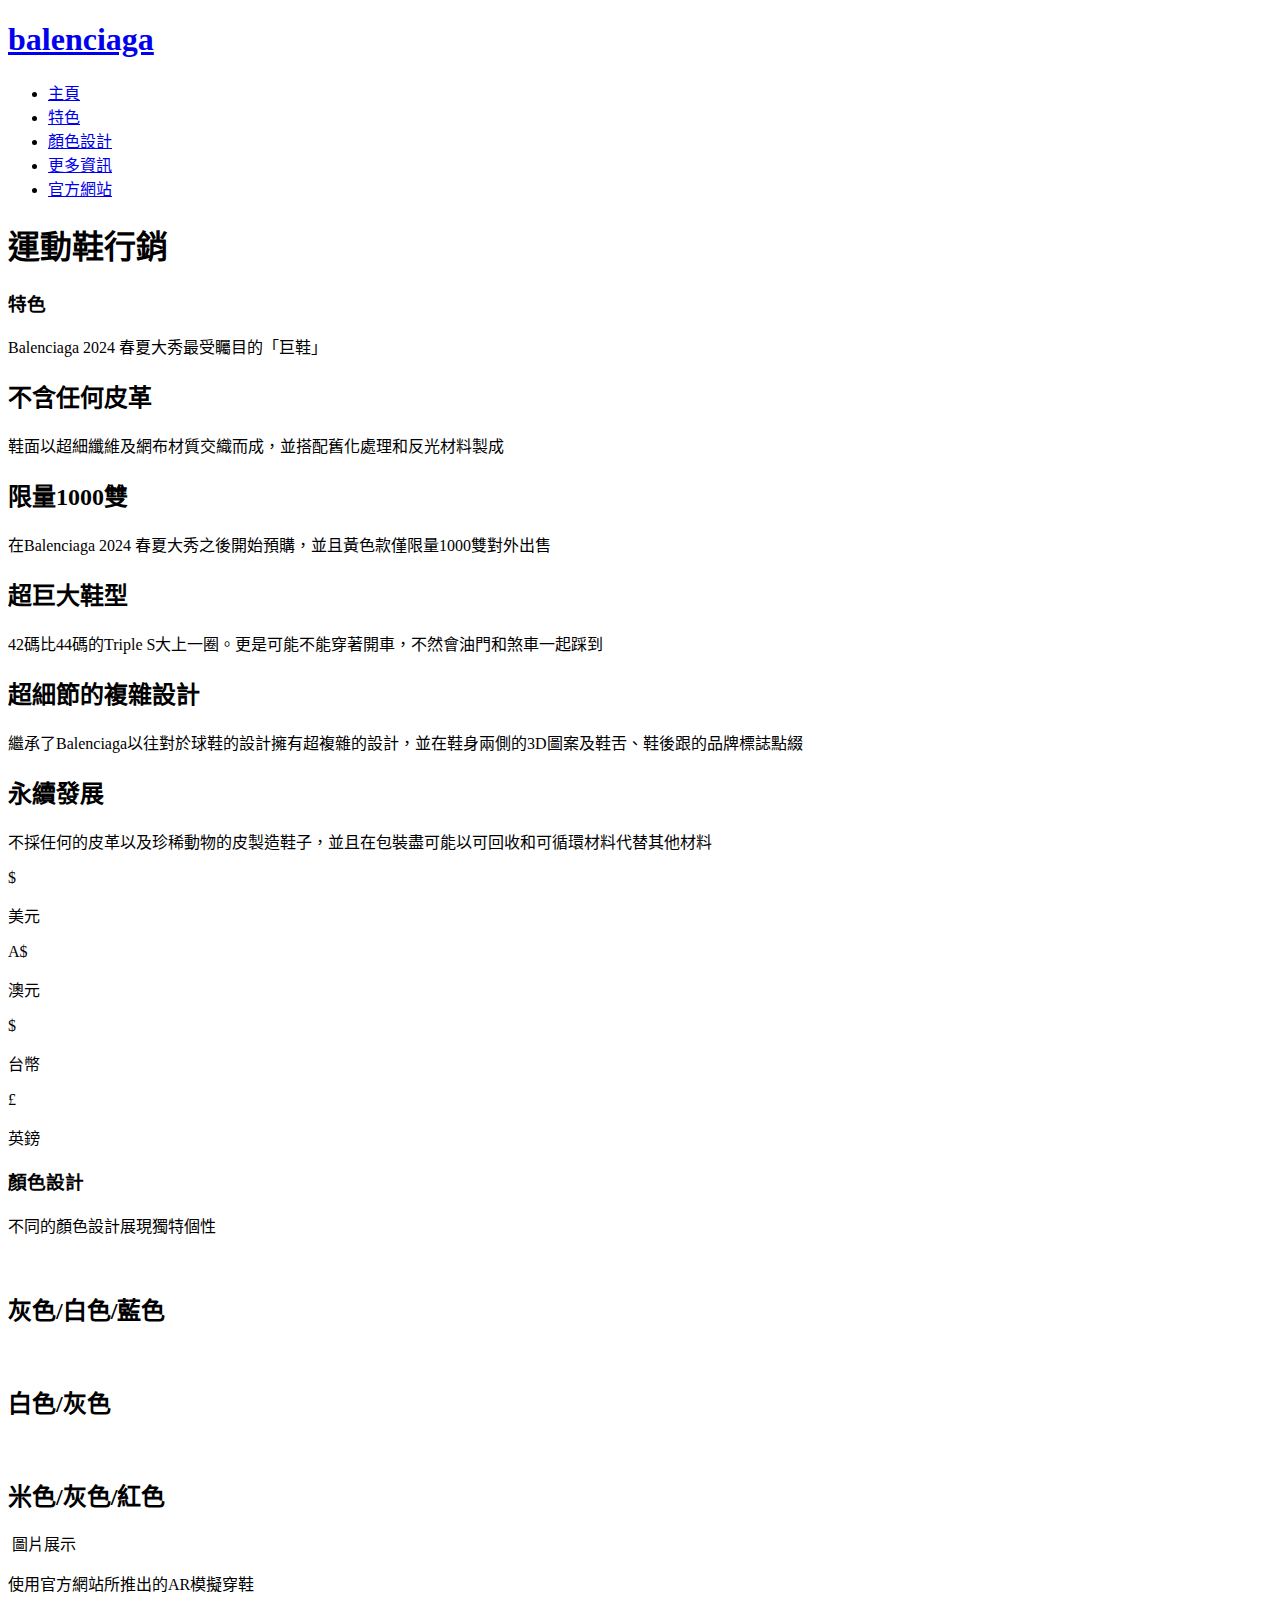
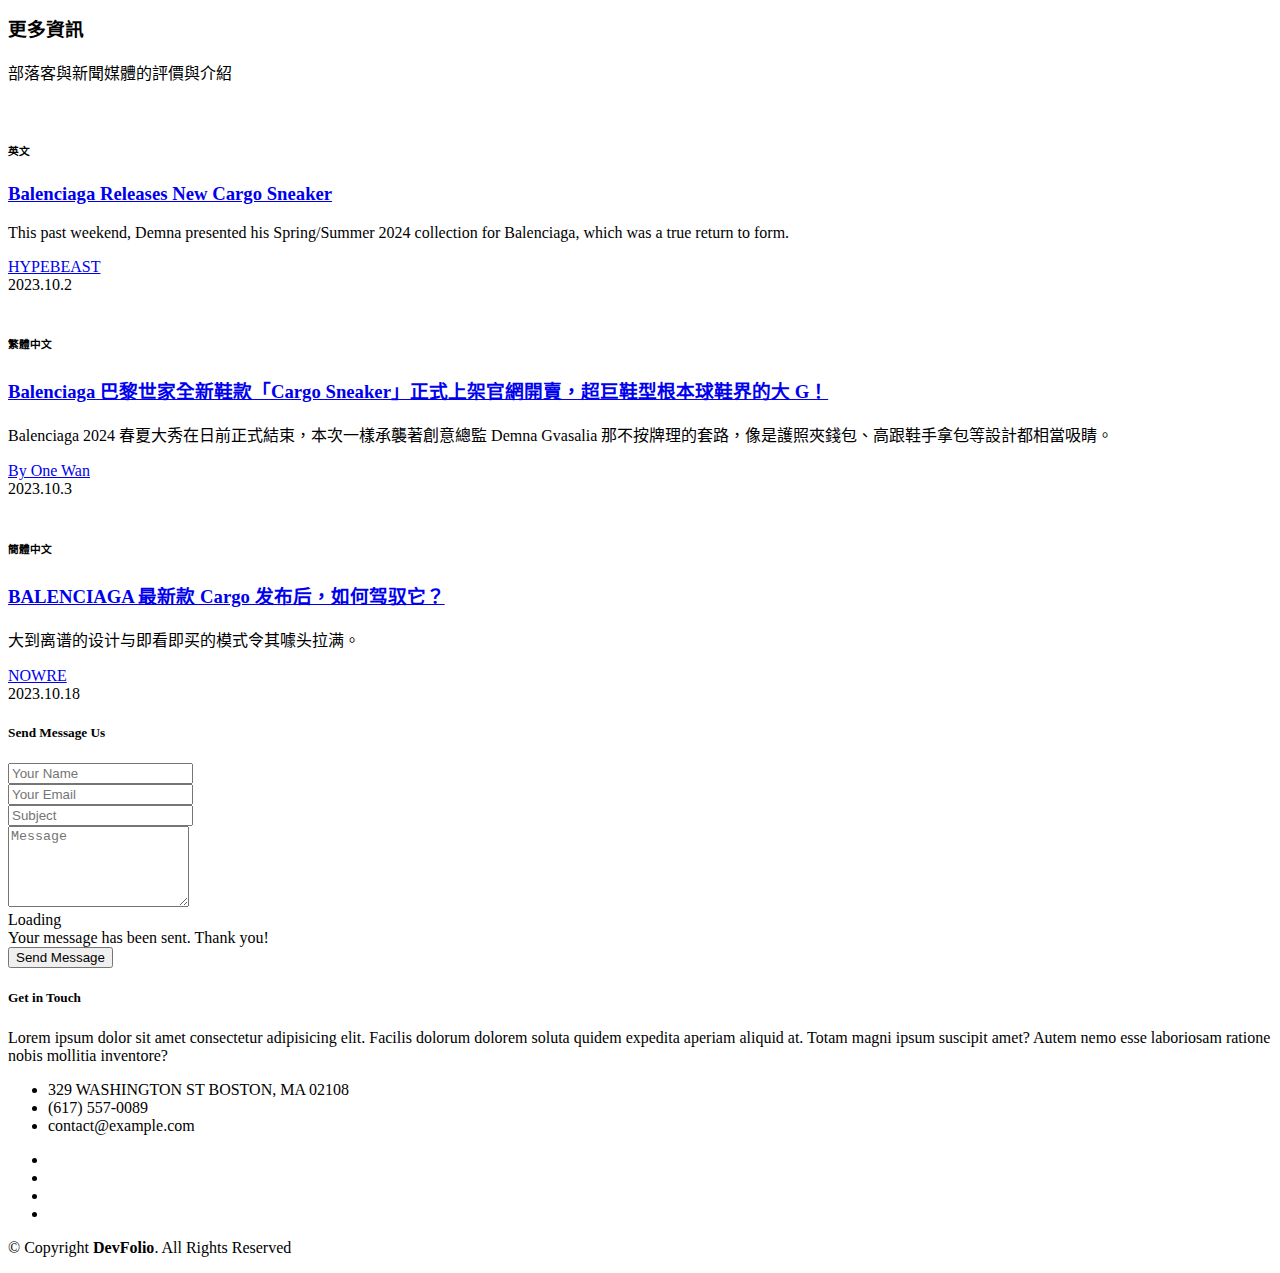
==== index.html @ dae0018b "Add files via upload" ====
<!DOCTYPE html>
<html lang="zh-TW">

<head>
  <meta charset="utf-8">
  <meta content="width=device-width, initial-scale=1.0" name="viewport">

  <title>運動行銷學-運動鞋行銷</title>
  <meta content="" name="description">
  <meta content="" name="keywords">

  <!-- Favicons -->
  <link href="assets/img/icon.png" rel="icon">
  <link href="assets/img/icon.png" rel="apple-touch-icon">

  <!-- Vendor CSS Files -->
  <link href="assets/vendor/bootstrap/css/bootstrap.min.css" rel="stylesheet">
  <link href="assets/vendor/bootstrap-icons/bootstrap-icons.css" rel="stylesheet">
  <link href="assets/vendor/glightbox/css/glightbox.min.css" rel="stylesheet">
  <link href="assets/vendor/swiper/swiper-bundle.min.css" rel="stylesheet">

  <!-- Template Main CSS File -->
  <link href="assets/css/style.css" rel="stylesheet">

</head>

<body>

  <!-- ======= Header ======= -->
  <header id="header" class="fixed-top">
    <div class="container d-flex align-items-center justify-content-between">

      <h1 class="logo"><a href="index.html">balenciaga</a></h1>
      <!-- Uncomment below if you prefer to use an image logo -->
      <!-- <a href="index.html" class="logo"><img src="assets/img/logo.png" alt="" class="img-fluid"></a>-->

      <nav id="navbar" class="navbar">
        <ul>
          <li><a class="nav-link scrollto active" href="#hero">主頁</a></li>
          <li><a class="nav-link scrollto" href="#services">特色</a></li>
          <li><a class="nav-link scrollto " href="#work">顏色設計</a></li>
          <li><a class="nav-link scrollto " href="#blog">更多資訊</a></li>
          <li><a class="nav-link scrollto" href="https://www.balenciaga.com/en-tw">官方網站</a></li>
        </ul>
        <i class="bi bi-list mobile-nav-toggle"></i>
      </nav><!-- .navbar -->

    </div>
  </header><!-- End Header -->

  <!-- ======= Hero Section ======= -->
  <div id="hero" class="hero route bg-image" style="background-image: url(assets/img/po/cr3.png)">
    <div class="overlay-itro"></div>
    <div class="hero-content display-table">
      <div class="table-cell">
        <div class="container">
          <!--<p class="display-6 color-d">Hello, world!</p>-->
          <h1 class="hero-title mb-4">運動鞋行銷</h1>
          <p class="hero-subtitle"><span class="typed" data-typed-items="A1121835 張景翔, A1121836 陳冠熏"></span></p>
          <!-- <p class="pt-3"><a class="btn btn-primary btn js-scroll px-4" href="#about" role="button">Learn More</a></p> -->
        </div>
      </div>
    </div>
  </div><!-- End Hero Section -->

  <main id="main">

    <!-- ======= Services Section ======= -->
    <section id="services" class="services-mf pt-5 route">
      <div class="container">
        <div class="row">
          <div class="col-sm-12">
            <div class="title-box text-center">
              <h3 class="title-a">
                特色
              </h3>
              <p class="subtitle-a">
                Balenciaga 2024 春夏大秀最受矚目的「巨鞋」
              </p>
              <div class="line-mf"></div>
            </div>
          </div>
        </div>
        <div class="row">
          <div class="col-md-4">
            <div class="service-box">
              <div class="service-ico">
                <span class="ico-circle"><i class="bi bi-briefcase"></i></span>
              </div>
              <div class="service-content">
                <h2 class="s-title">不含任何皮革</h2>
                <p class="s-description text-center">
                  鞋面以超細纖維及網布材質交織而成，並搭配舊化處理和反光材料製成
                </p>
              </div>
            </div>
          </div>
          <div class="col-md-4">
            <div class="service-box">
              <div class="service-ico">
                <span class="ico-circle"><i class="bi bi-basket-fill"></i></span>
              </div>
              <div class="service-content">
                <h2 class="s-title">限量1000雙</h2>
                <p class="s-description text-center">
                  在Balenciaga 2024 春夏大秀之後開始預購，並且黃色款僅限量1000雙對外出售
                </p>
              </div>
            </div>
          </div>
          <div class="col-md-4">
            <div class="service-box">
              <div class="service-ico">
                <span class="ico-circle"><i class="bi bi-fullscreen"></i></span>
              </div>
              <div class="service-content">
                <h2 class="s-title">超巨大鞋型</h2>
                <p class="s-description text-center">
                  42碼比44碼的Triple S大上一圈。更是可能不能穿著開車，不然會油門和煞車一起踩到
                </p>
              </div>
            </div>
          </div>
          <div class="col-md-4">
            <div class="service-box">
              <div class="service-ico">
                <span class="ico-circle"><i class="bi bi-motherboard-fill"></i></span>
              </div>
              <div class="service-content">
                <h2 class="s-title">超細節的複雜設計</h2>
                <p class="s-description text-center">
                  繼承了Balenciaga以往對於球鞋的設計擁有超複雜的設計，並在鞋身兩側的3D圖案及鞋舌、鞋後跟的品牌標誌點綴
                </p>
              </div>
            </div>
          </div>
          <div class="col-md-4">
            <div class="service-box">
              <div class="service-ico">
                <span class="ico-circle"><i class="bi bi-brightness-high"></i></span>
              </div>
              <div class="service-content">
                <h2 class="s-title">永續發展</h2>
                <p class="s-description text-center">
                  不採任何的皮革以及珍稀動物的皮製造鞋子，並且在包裝盡可能以可回收和可循環材料代替其他材料
                </p>
              </div>
            </div>
          </div>
        </div>
      </div>
    </section><!-- End Services Section -->

    <!-- ======= Counter Section ======= -->
    <div class="section-counter paralax-mf bg-image" style="background-image: url(assets/img/po/cw2.png)">
      <div class="overlay-mf"></div>
      <div class="container position-relative">
        <div class="row">
          <div class="col-sm-3 col-lg-3">
            <div class="counter-box counter-box pt-4 pt-md-0">
              <div class="counter-ico">
                <span class="ico-circle"><p>$</p></span>
              </div>
              <div class="counter-num">
                <p data-purecounter-start="0" data-purecounter-end="1300" data-purecounter-duration="1" class="counter purecounter"></p>
                <span class="counter-text">美元</span>
              </div>
            </div>
          </div>
          <div class="col-sm-3 col-lg-3">
            <div class="counter-box pt-4 pt-md-0">
              <div class="counter-ico">
                <span class="ico-circle"><p>A$</p></span>
              </div>
              <div class="counter-num">
                <p data-purecounter-start="0" data-purecounter-end="1920" data-purecounter-duration="1" class="counter purecounter"></p>
                <span class="counter-text">澳元</span>
              </div>
            </div>
          </div>
          <div class="col-sm-3 col-lg-3">
            <div class="counter-box pt-4 pt-md-0">
              <div class="counter-ico">
                <span class="ico-circle"><p>$</p></span>
              </div>
              <div class="counter-num">
                <p data-purecounter-start="0" data-purecounter-end="39900" data-purecounter-duration="1" class="counter purecounter"></p>
                <span class="counter-text">台幣</span>
              </div>
            </div>
          </div>
          <div class="col-sm-3 col-lg-3">
            <div class="counter-box pt-4 pt-md-0">
              <div class="counter-ico">
                <span class="ico-circle"><p>£</p></span>
              </div>
              <div class="counter-num">
                <p data-purecounter-start="0" data-purecounter-end="1025" data-purecounter-duration="1" class="counter purecounter"></p>
                <span class="counter-text">英鎊</span>
              </div>
            </div>
          </div>
        </div>
      </div>
    </div><!-- End Counter Section -->

    <!-- ======= Portfolio Section ======= -->
    <section id="work" class="portfolio-mf sect-pt4 route">
      <div class="container">
        <div class="row">
          <div class="col-sm-12">
            <div class="title-box text-center">
              <h3 class="title-a">
                顏色設計
              </h3>
              <p class="subtitle-a">
                不同的顏色設計展現獨特個性
              </p>
              <div class="line-mf"></div>
            </div>
          </div>
        </div>
        <div class="row">
          <div class="col-md-4">
            <div class="work-box">
              <a href="assets/img/b.png" data-gallery="portfolioGallery" class="portfolio-lightbox">
                <div class="work-img">
                  <img src="assets/img/b.png" alt="" class="img-fluid">
                </div>
              </a>
              <div class="work-content">
                <div class="row">
                  <div class="col-sm-8">
                    <h2 class="w-title">灰色/白色/藍色</h2>
                  </div>
                  <div class="col-sm-4">
                    <div class="w-like">
                      <a href="portfolio-details.html"> <span class="bi bi-plus-circle"></span></a>
                    </div>
                  </div>
                </div>
              </div>
            </div>
          </div>
          <div class="col-md-4">
            <div class="work-box">
              <a href="assets/img/w.png" data-gallery="portfolioGallery" class="portfolio-lightbox">
                <div class="work-img">
                  <img src="assets/img/w.png" alt="" class="img-fluid">
                </div>
              </a>
              <div class="work-content">
                <div class="row">
                  <div class="col-sm-8">
                    <h2 class="w-title">白色/灰色</h2>
                  </div>
                  <div class="col-sm-4">
                    <div class="w-like">
                      <a href="portfolio-details.html"> <span class="bi bi-plus-circle"></span></a>
                    </div>
                  </div>
                </div>
              </div>
            </div>
          </div>
          <div class="col-md-4">
            <div class="work-box">
              <a href="assets/img/r.png" data-gallery="portfolioGallery" class="portfolio-lightbox">
                <div class="work-img">
                  <img src="assets/img/r.png" alt="" class="img-fluid">
                </div>
              </a>
              <div class="work-content">
                <div class="row">
                  <div class="col-sm-8">
                    <h2 class="w-title">米色/灰色/紅色</h2>
                  </div>
                  <div class="col-sm-4">
                    <div class="w-like">
                      <a href="portfolio-details.html"> <span class="bi bi-plus-circle"></span></a>
                    </div>
                  </div>
                </div>
              </div>
            </div>
          </div>

        </div>
      </div>
    </section><!-- End Portfolio Section -->

    <!-- ======= Testimonials Section ======= -->
    <div class="testimonials paralax-mf bg-image" style="background-image: url(assets/img/po/cr4.png)">
      <div class="overlay-mf"></div>
      <div class="container">
        <div class="row">
          <div class="col-md-12">

            <div class="testimonials-slider swiper" data-aos="fade-up" data-aos-delay="100">
              <div class="swiper-wrapper">

                <div class="swiper-slide">
                  <div class="testimonial-box">
                    <div class="author-test">
                      <a href="http://127.0.0.1:5501/%E8%A1%8C%E9%8A%B7%E5%AD%B8/po/index.html"><img src="assets/img/b1.png" width="20%" alt="" class="rounded-circle b-shadow-a"></a>
                      <span class="author">圖片展示</span>
                    </div>
                    <div class="content-test">
                      <p class="description lead">
                        使用官方網站所推出的AR模擬穿鞋
                      </p>
                    </div>
                  </div>
                </div><!-- End testimonial item -->

              </div>
              <div class="swiper-pagination"></div>
            </div>

            <!-- <div id="testimonial-mf" class="owl-carousel owl-theme">
          
        </div> -->
          </div>
        </div>
      </div>
    </div><!-- End Testimonials Section -->

    <!-- ======= Blog Section ======= -->
    <section id="blog" class="blog-mf sect-pt4 route">
      <div class="container">
        <div class="row">
          <div class="col-sm-12">
            <div class="title-box text-center">
              <h3 class="title-a">
                更多資訊
              </h3>
              <p class="subtitle-a">
                部落客與新聞媒體的評價與介紹
              </p>
              <div class="line-mf"></div>
            </div>
          </div>
        </div>
        <div class="row">
          <div class="col-md-4">
            <div class="card card-blog">
              <div class="card-img">
                <a href="blog-single.html"><img src="assets/img/b1.png" alt="" class="img-fluid"></a>
              </div>
              <div class="card-body">
                <div class="card-category-box">
                  <div class="card-category">
                    <h6 class="category">英文</h6>
                  </div>
                </div>
                <h3 class="card-title"><a href="https://hypebeast.com/2023/10/balenciaga-cargo-sneaker-ss24-release-info">Balenciaga Releases New Cargo Sneaker</a></h3>
                <p class="card-description">
                  This past weekend, Demna presented his Spring/Summer 2024 collection for Balenciaga, which was a true return to form. 
                </p>
              </div>
              <div class="card-footer">
                <div class="post-author">
                  <a href="#">
                    <span class="author">HYPEBEAST</span>
                  </a>
                </div>
                <div class="post-date">
                  <span class="bi bi-clock"></span> 2023.10.2
                </div>
              </div>
            </div>
          </div>
          <div class="col-md-4">
            <div class="card card-blog">
              <div class="card-img">
                <a href="blog-single.html"><img src="assets/img/b2.png" alt="" class="img-fluid"></a>
              </div>
              <div class="card-body">
                <div class="card-category-box">
                  <div class="card-category">
                    <h6 class="category">繁體中文</h6>
                  </div>
                </div>
                <h3 class="card-title"><a href="https://www.gq.com.tw/article/balenciaga-cargo-sneaker-%E7%90%83%E9%9E%8B">Balenciaga 巴黎世家全新鞋款「Cargo Sneaker」正式上架官網開賣，超巨鞋型根本球鞋界的大 G！</a></h3>
                <p class="card-description">
                  Balenciaga 2024 春夏大秀在日前正式結束，本次一樣承襲著創意總監 Demna Gvasalia 那不按牌理的套路，像是護照夾錢包、高跟鞋手拿包等設計都相當吸睛。
                </p>
              </div>
              <div class="card-footer">
                <div class="post-author">
                  <a href="#">
                    <span class="author">By One Wan</span>
                  </a>
                </div>
                <div class="post-date">
                  <span class="bi bi-clock"></span> 2023.10.3
                </div>
              </div>
            </div>
          </div>
          <div class="col-md-4">
            <div class="card card-blog">
              <div class="card-img">
                <a href="blog-single.html"><img src="assets/img/b3.png" alt="" class="img-fluid"></a>
              </div>
              <div class="card-body">
                <div class="card-category-box">
                  <div class="card-category">
                    <h6 class="category">簡體中文</h6>
                  </div>
                </div>
                <h3 class="card-title"><a href="https://nowre.com/sneaker/816562/balenciaga-zuixinkuan-cargo-fabuhouruhejiayuta/">BALENCIAGA 最新款 Cargo 发布后，如何驾驭它？</a></h3>
                <p class="card-description">
                  大到离谱的设计与即看即买的模式令其噱头拉满。
                </p>
              </div>
              <div class="card-footer">
                <div class="post-author">
                  <a href="#">
                    <span class="author">NOWRE</span>
                  </a>
                </div>
                <div class="post-date">
                  <span class="bi bi-clock"></span> 2023.10.18
                </div>
              </div>
            </div>
          </div>
        </div>
      </div>
    </section><!-- End Blog Section -->

    <!-- ======= Contact Section ======= -->
    <section id="contact" class="paralax-mf footer-paralax bg-image sect-mt4 route" style="background-image: url(assets/img/overlay-bg.jpg)">
      <div class="overlay-mf"></div>
      <div class="container">
        <div class="row">
          <div class="col-sm-12">
            <div class="contact-mf">
              <div id="contact" class="box-shadow-full">
                <div class="row">
                  <div class="col-md-6">
                    <div class="title-box-2">
                      <h5 class="title-left">
                        Send Message Us
                      </h5>
                    </div>
                    <div>
                      <form action="forms/contact.php" method="post" role="form" class="php-email-form">
                        <div class="row">
                          <div class="col-md-12 mb-3">
                            <div class="form-group">
                              <input type="text" name="name" class="form-control" id="name" placeholder="Your Name" required>
                            </div>
                          </div>
                          <div class="col-md-12 mb-3">
                            <div class="form-group">
                              <input type="email" class="form-control" name="email" id="email" placeholder="Your Email" required>
                            </div>
                          </div>
                          <div class="col-md-12 mb-3">
                            <div class="form-group">
                              <input type="text" class="form-control" name="subject" id="subject" placeholder="Subject" required>
                            </div>
                          </div>
                          <div class="col-md-12">
                            <div class="form-group">
                              <textarea class="form-control" name="message" rows="5" placeholder="Message" required></textarea>
                            </div>
                          </div>
                          <div class="col-md-12 text-center my-3">
                            <div class="loading">Loading</div>
                            <div class="error-message"></div>
                            <div class="sent-message">Your message has been sent. Thank you!</div>
                          </div>
                          <div class="col-md-12 text-center">
                            <button type="submit" class="button button-a button-big button-rouded">Send Message</button>
                          </div>
                        </div>
                      </form>
                    </div>
                  </div>
                  <div class="col-md-6">
                    <div class="title-box-2 pt-4 pt-md-0">
                      <h5 class="title-left">
                        Get in Touch
                      </h5>
                    </div>
                    <div class="more-info">
                      <p class="lead">
                        Lorem ipsum dolor sit amet consectetur adipisicing elit. Facilis dolorum dolorem soluta quidem
                        expedita aperiam aliquid at.
                        Totam magni ipsum suscipit amet? Autem nemo esse laboriosam ratione nobis
                        mollitia inventore?
                      </p>
                      <ul class="list-ico">
                        <li><span class="bi bi-geo-alt"></span> 329 WASHINGTON ST BOSTON, MA 02108</li>
                        <li><span class="bi bi-phone"></span> (617) 557-0089</li>
                        <li><span class="bi bi-envelope"></span> contact@example.com</li>
                      </ul>
                    </div>
                    <div class="socials">
                      <ul>
                        <li><a href=""><span class="ico-circle"><i class="bi bi-facebook"></i></span></a></li>
                        <li><a href=""><span class="ico-circle"><i class="bi bi-instagram"></i></span></a></li>
                        <li><a href=""><span class="ico-circle"><i class="bi bi-twitter"></i></span></a></li>
                        <li><a href=""><span class="ico-circle"><i class="bi bi-linkedin"></i></span></a></li>
                      </ul>
                    </div>
                  </div>
                </div>
              </div>
            </div>
          </div>
        </div>
      </div>
    </section><!-- End Contact Section -->

  </main><!-- End #main -->

  <!-- ======= Footer ======= -->
  <footer>
    <div class="container">
      <div class="row">
        <div class="col-sm-12">
          <div class="copyright-box">
            <p class="copyright">&copy; Copyright <strong>DevFolio</strong>. All Rights Reserved</p>

          </div>
        </div>
      </div>
    </div>
  </footer><!-- End  Footer -->

  <div id="preloader"></div>
  <a href="#" class="back-to-top d-flex align-items-center justify-content-center"><i class="bi bi-arrow-up-short"></i></a>

  <!-- Vendor JS Files -->
  <script src="assets/vendor/purecounter/purecounter_vanilla.js"></script>
  <script src="assets/vendor/bootstrap/js/bootstrap.bundle.min.js"></script>
  <script src="assets/vendor/glightbox/js/glightbox.min.js"></script>
  <script src="assets/vendor/swiper/swiper-bundle.min.js"></script>
  <script src="assets/vendor/typed.js/typed.umd.js"></script>
  <script src="assets/vendor/php-email-form/validate.js"></script>

  <!-- Template Main JS File -->
  <script src="assets/js/main.js"></script>

</body>

</html>
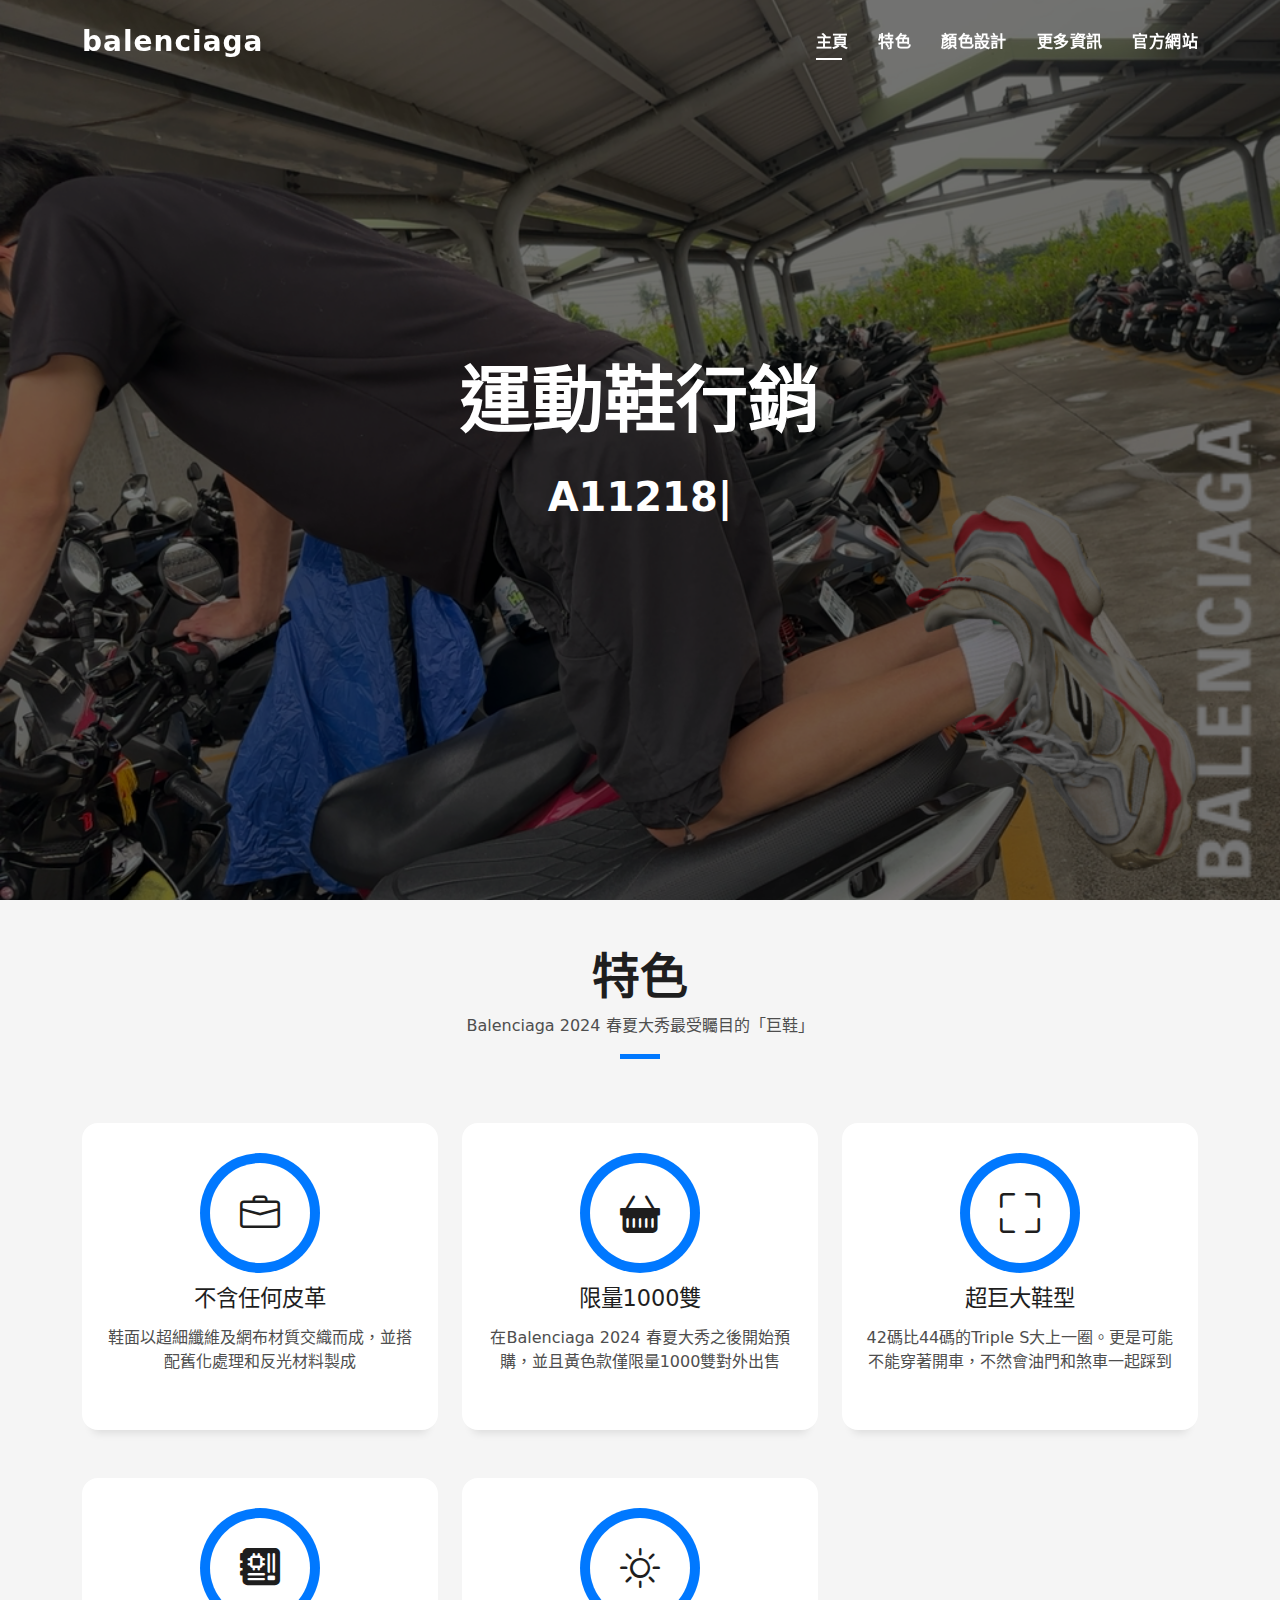
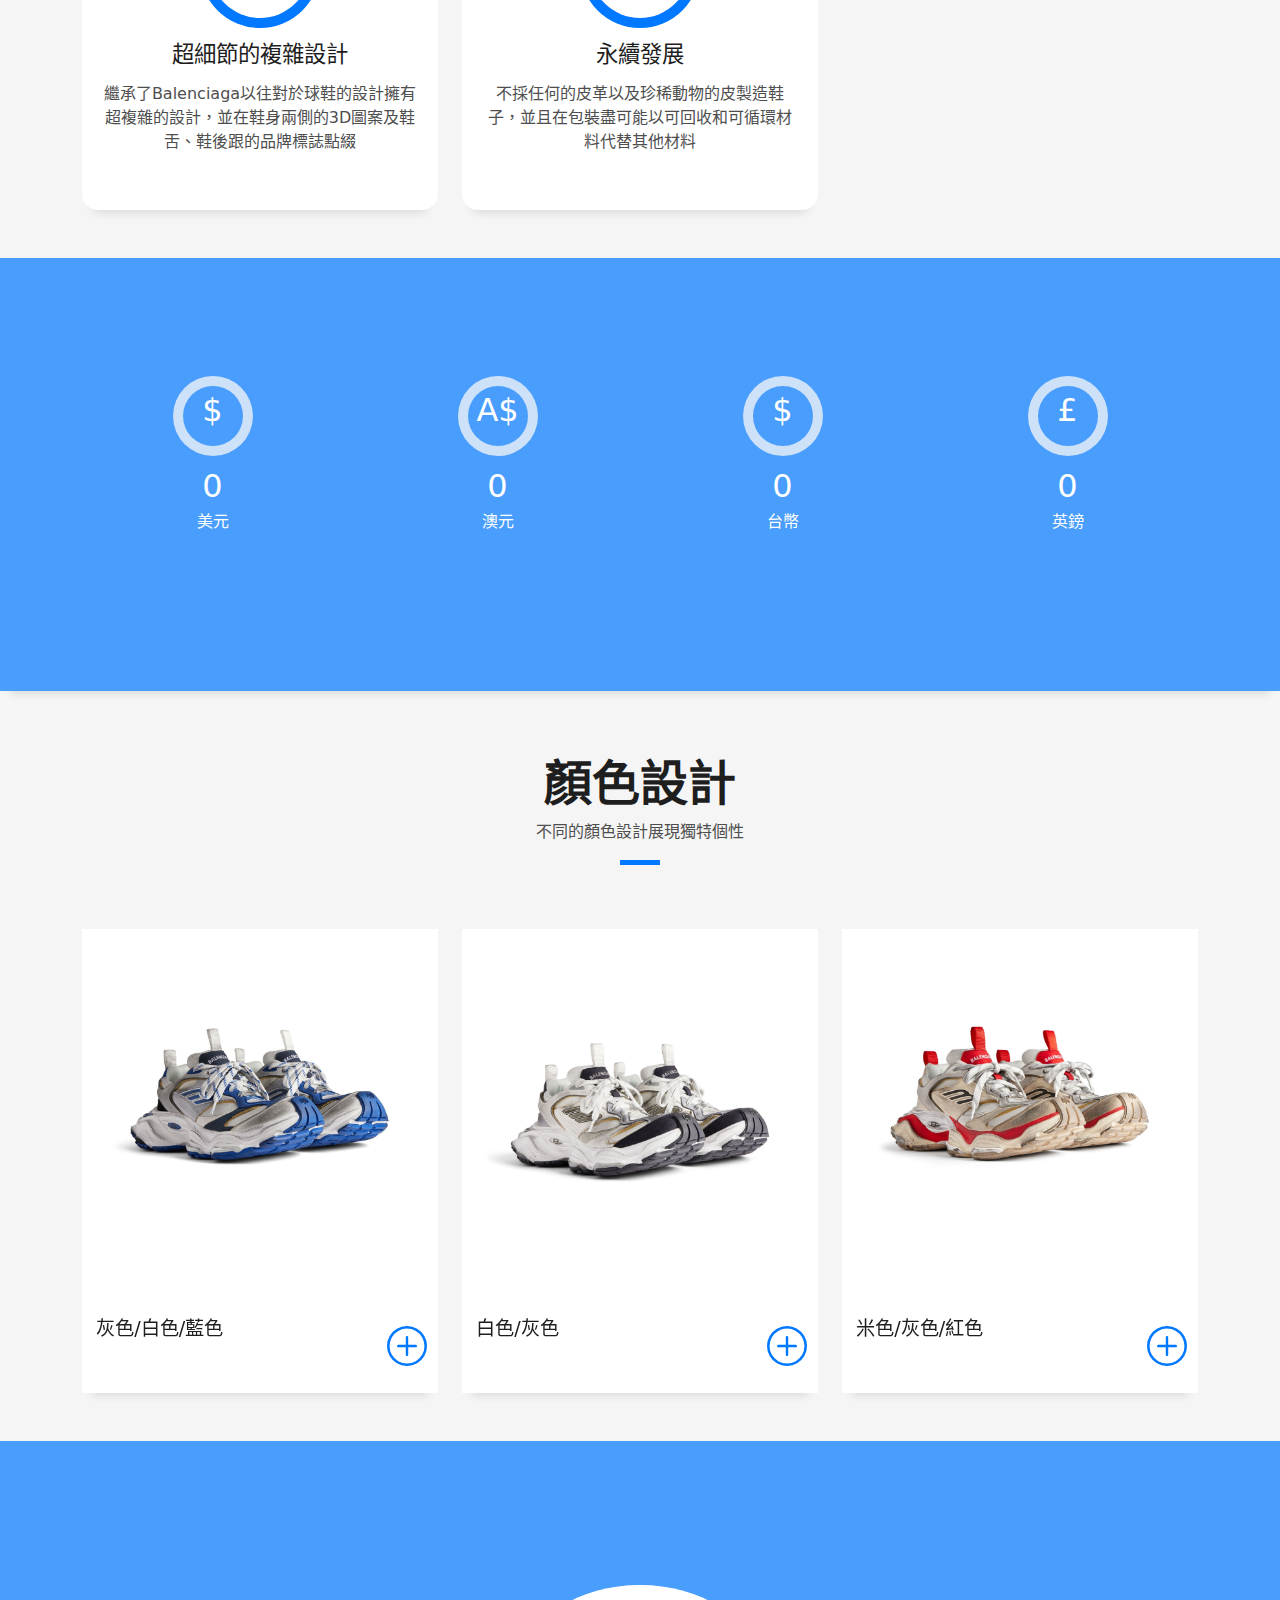
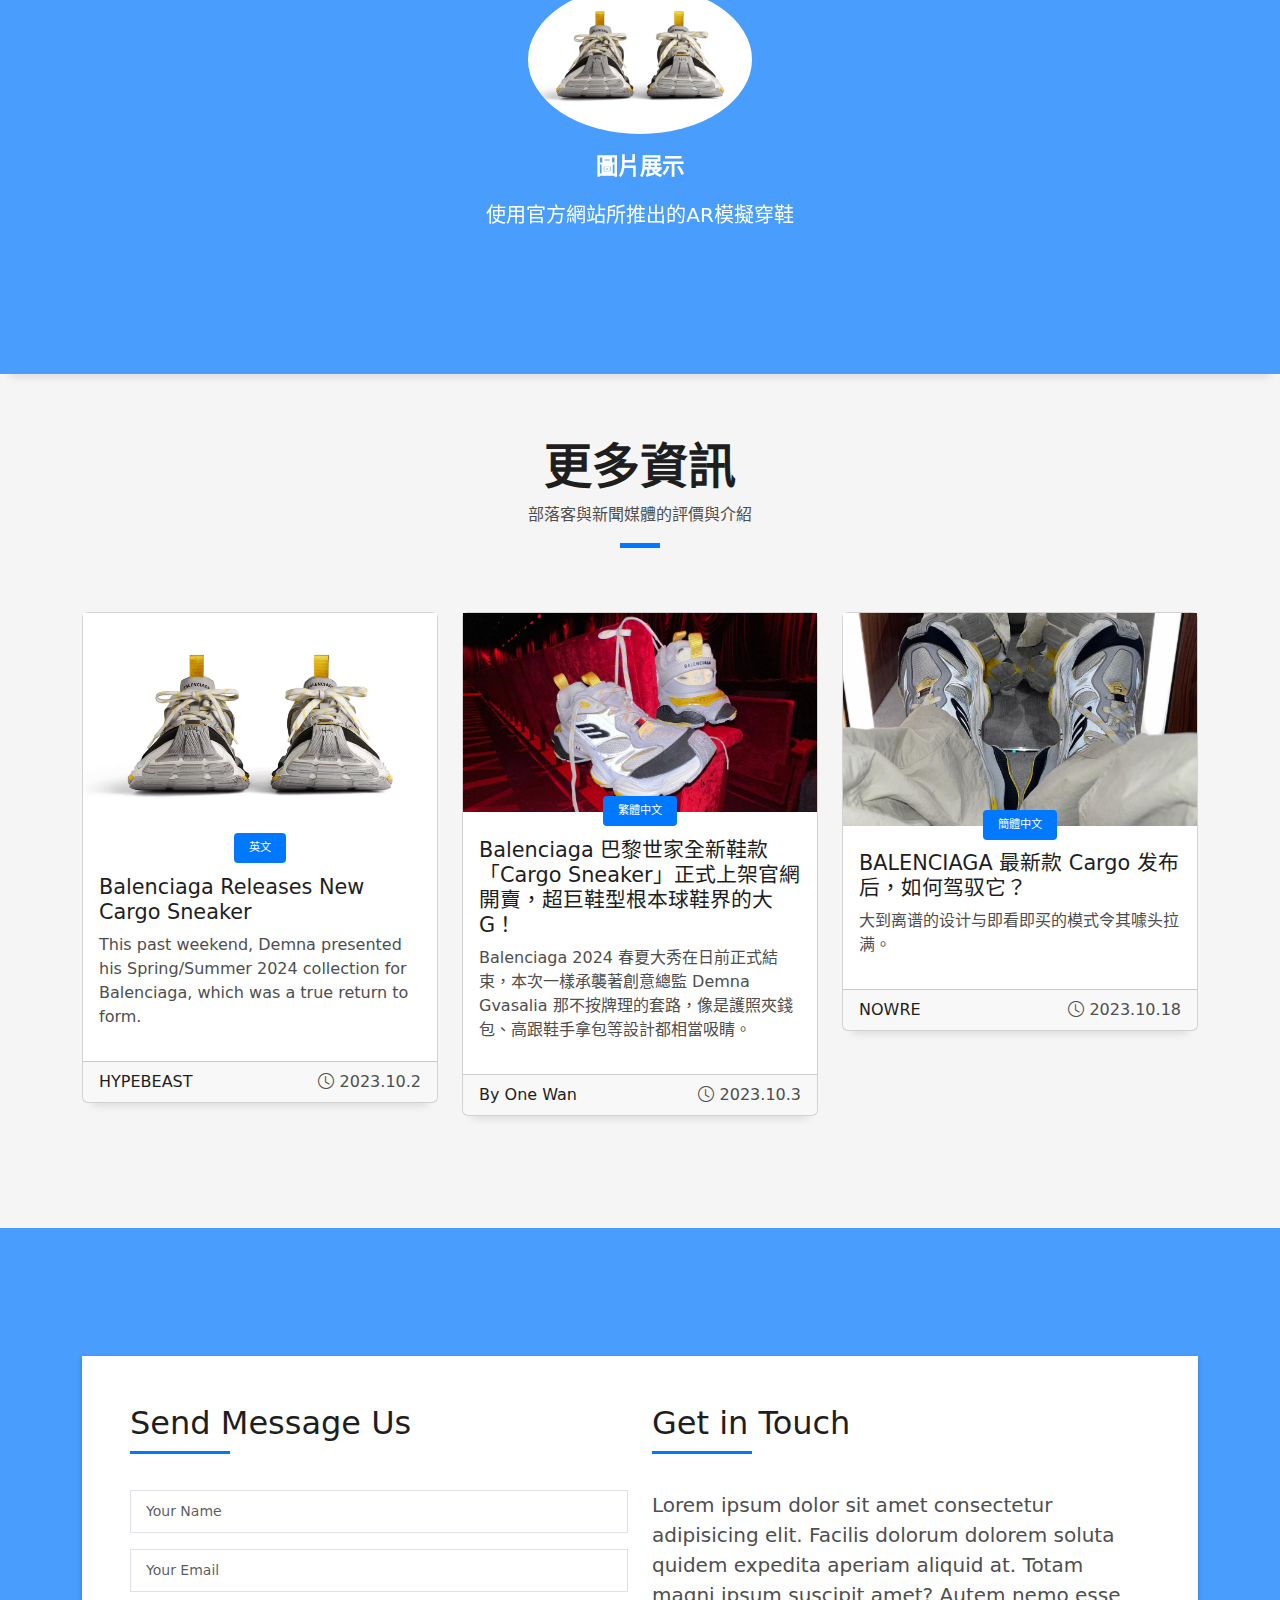
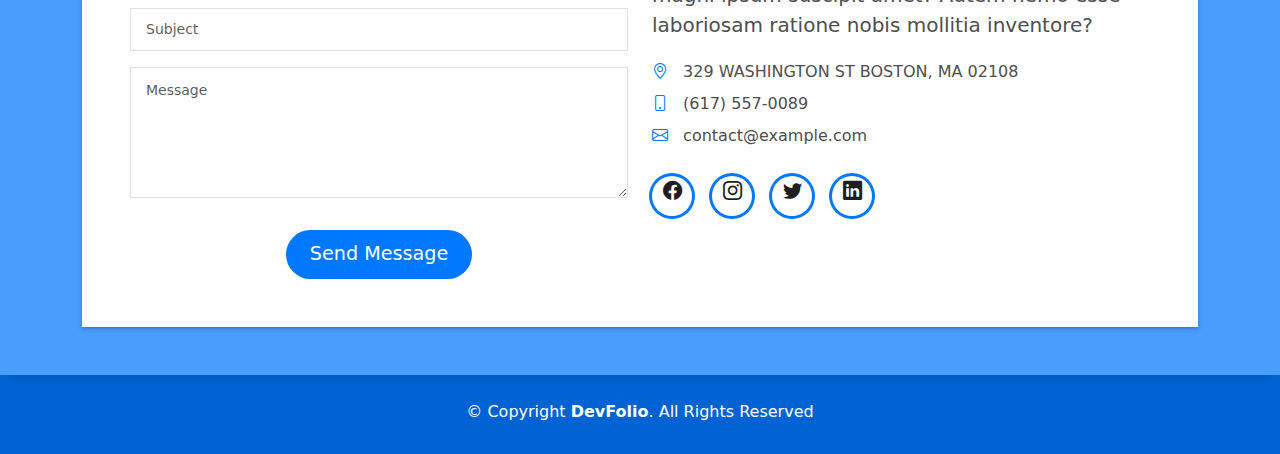
==== commit dfdfa53a: "Update index.html" ====
--- a/index.html
+++ b/index.html
@@ -548,4 +548,4 @@
 
 </body>
 
-</html>+</html>
